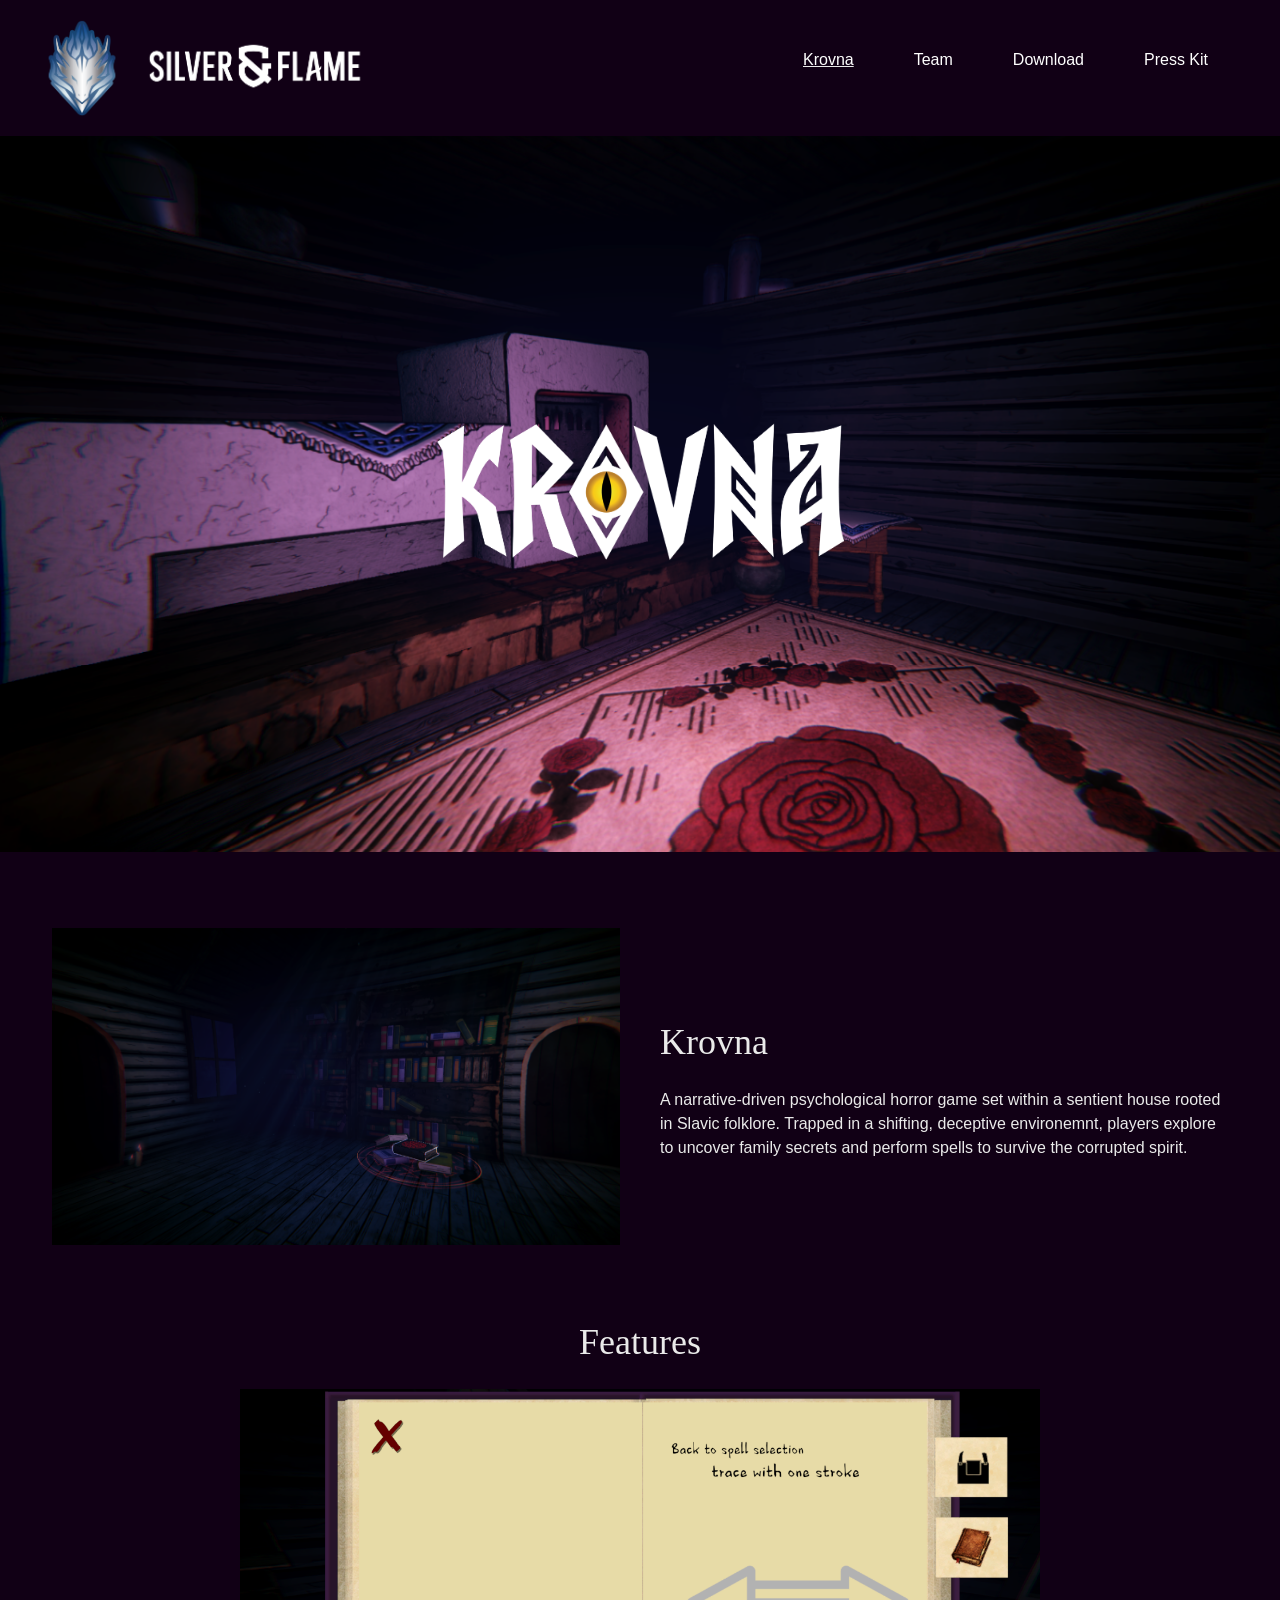
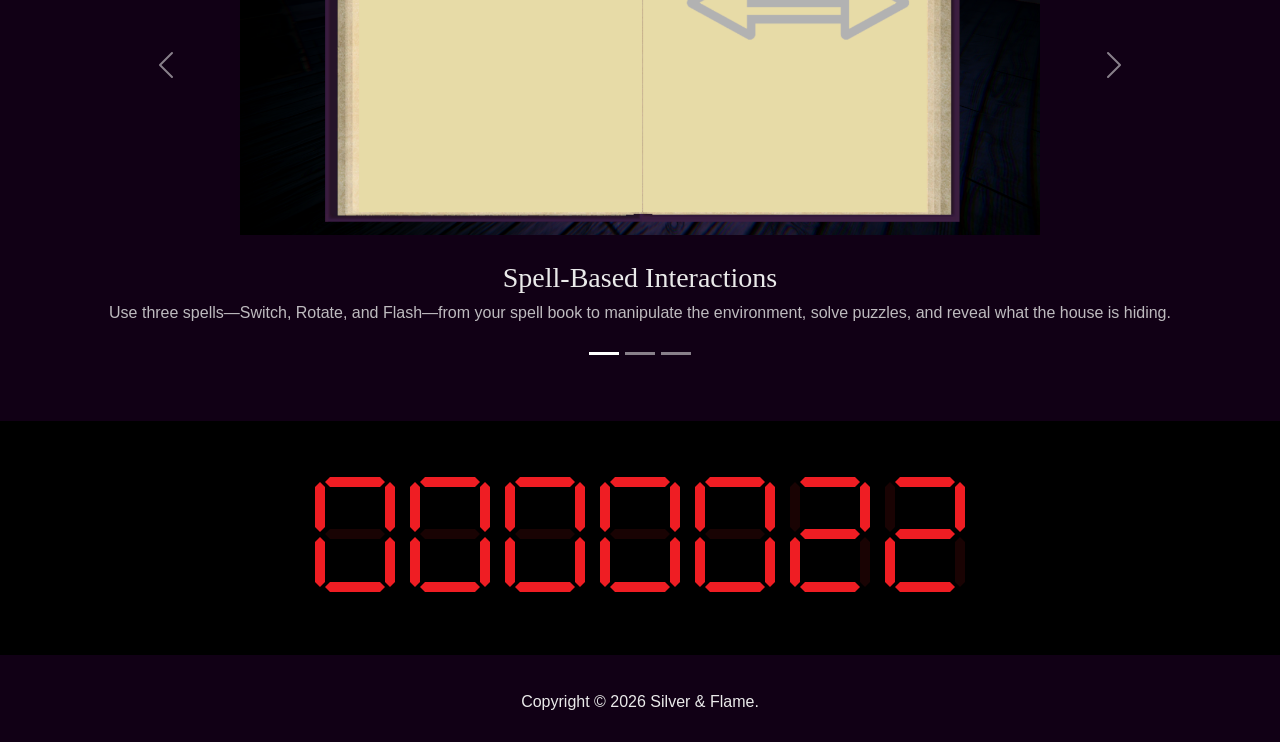
==== index.html @ b971a6f9 "update nav the nav bar now underlines what page users are on" ====
<!DOCTYPE html>
<html lang="en">
<head>
    <meta charset="UTF-8">
    <meta http-equiv="X-UA-Compatible" content="IE=edge">
    <meta name="viewport" content="width=device-width, initial-scale=1.0">
    <link href="https://cdn.jsdelivr.net/npm/bootstrap@5.1.3/dist/css/bootstrap.min.css" rel="stylesheet">
    <link rel="stylesheet" href="css/normalize.css">
    <link rel="stylesheet" href="css/styles.css">
    <title>Krovna</title>
    <link rel="icon" type="image/x-icon" href="SilverFlameLogoDragon.png">
</head>
<body>
  
    <div class="navbar">
        <div class="logos"> 
            <img class="teamlogo" src="SilverFlameLogoDragon.png" alt="Silver & Flame Icon Logo">
            <img class="teamtextlogo" src="imgs/SilverFlameLogotext.png" alt="Silver & Flame Text Logo">
        </div>
        <div class="nav">
            <p class="underline"><a href="index.html">Krovna</a></p>
            <p><a href="team.html">Team</a></p>
            <p><a href="download.html">Download</a></p>
            <p><a href="presskit/index.html" target="_blank">Press Kit</a></p>
        </div>
    </div>

    <div class="heroimg">
        <img src="Firstroom.png" alt="Hero Image">
        <img class="krovnalogo" src="imgs/Krovna_White.png" alt="Krovna Logo">
    </div>

    <div class="trailer">
        <img src="Pickupbook.png" alt="Trailer">
        <div class="trailercontent">
            <h1>Krovna</h1>
            <p>A narrative-driven psychological horror game set within a sentient house rooted in Slavic folklore. Trapped in a shifting, deceptive environemnt, players explore to uncover family secrets and perform spells to survive the corrupted spirit.</p>
        </div>
    </div>

      <div class="carousel-section">
    <div class="container">

      <h1>Features</h1>

      <div id="carouselExampleIndicators" class="carousel slide" data-bs-ride="carousel">
        
       
        <div class="carousel-indicators">
          <button type="button" data-bs-target="#carouselExampleIndicators" data-bs-slide-to="0" class="active"></button>
          <button type="button" data-bs-target="#carouselExampleIndicators" data-bs-slide-to="1"></button>
          <button type="button" data-bs-target="#carouselExampleIndicators" data-bs-slide-to="2"></button>
        </div>

        <div class="carousel-inner">

          <div class="carousel-item active">
            <img src="Spell.png" class="d-block w-100" alt="Slide 1">
            <div class="carousel-text">
              <h2>Spell-Based Interactions</h2>
              <p>Use three spells—Switch, Rotate, and Flash—from your spell book to manipulate the environment, solve puzzles, and reveal what the house is hiding.</p>
            </div>
          </div>

          <div class="carousel-item">
            <img src="Switchingdoors.png" class="d-block w-100" alt="Slide 2">
            <div class="carousel-text">
              <h2>Escalating Environmental Puzzles</h2>
              <p>Challenges build over time, starting with learning each spell and eventually combining them under pressure, with puzzles built directly into the space through mismatched doors, rotating rooms, and hidden or fake objects.</p>
            </div>
          </div>

          <div class="carousel-item">
            <img src="Slavic.png" class="d-block w-100" alt="Slide 3">
            <div class="carousel-text">
              <h2>Folk Horror Atmosphere</h2>
              <p>Inspired by Slavic domestic imagery, the world is filled with details like samovars, icons, dried herbs, armchairs, and feather pens to create a grounded but unsettling tone.</p>
            </div>
          </div>

        </div>

        <button class="carousel-control-prev" type="button" data-bs-target="#carouselExampleIndicators" data-bs-slide="prev">
          <span class="carousel-control-prev-icon"></span>
        </button>

        <button class="carousel-control-next" type="button" data-bs-target="#carouselExampleIndicators" data-bs-slide="next">
          <span class="carousel-control-next-icon"></span>
        </button>

      </div>

    </div>
  </div>
    
    <div class="wrapper">
      <div class="inner counter" data-start="0" data-end="9999999" data-speed="1000">

        <div class="number">
          <span class="number__line number__line--horizontal number__line--top"></span>
          <span class="number__line number__line--vertical number__line--top-right"></span>
          <span class="number__line number__line--vertical number__line--bottom-right"></span>
          <span class="number__line number__line--horizontal number__line--bottom"></span>
          <span class="number__line number__line--vertical number__line--bottom-left"></span>
          <span class="number__line number__line--vertical number__line--top-left"></span>
          <span class="number__line number__line--horizontal number__line--center"></span>
        </div>

        <div class="number">
          <span class="number__line number__line--horizontal number__line--top"></span>
          <span class="number__line number__line--vertical number__line--top-right"></span>
          <span class="number__line number__line--vertical number__line--bottom-right"></span>
          <span class="number__line number__line--horizontal number__line--bottom"></span>
          <span class="number__line number__line--vertical number__line--bottom-left"></span>
          <span class="number__line number__line--vertical number__line--top-left"></span>
          <span class="number__line number__line--horizontal number__line--center"></span>
        </div>

        <div class="number">
          <span class="number__line number__line--horizontal number__line--top"></span>
          <span class="number__line number__line--vertical number__line--top-right"></span>
          <span class="number__line number__line--vertical number__line--bottom-right"></span>
          <span class="number__line number__line--horizontal number__line--bottom"></span>
          <span class="number__line number__line--vertical number__line--bottom-left"></span>
          <span class="number__line number__line--vertical number__line--top-left"></span>
          <span class="number__line number__line--horizontal number__line--center"></span>
        </div>

        <div class="number">
          <span class="number__line number__line--horizontal number__line--top"></span>
          <span class="number__line number__line--vertical number__line--top-right"></span>
          <span class="number__line number__line--vertical number__line--bottom-right"></span>
          <span class="number__line number__line--horizontal number__line--bottom"></span>
          <span class="number__line number__line--vertical number__line--bottom-left"></span>
          <span class="number__line number__line--vertical number__line--top-left"></span>
          <span class="number__line number__line--horizontal number__line--center"></span>
        </div>

        <div class="number">
          <span class="number__line number__line--horizontal number__line--top"></span>
          <span class="number__line number__line--vertical number__line--top-right"></span>
          <span class="number__line number__line--vertical number__line--bottom-right"></span>
          <span class="number__line number__line--horizontal number__line--bottom"></span>
          <span class="number__line number__line--vertical number__line--bottom-left"></span>
          <span class="number__line number__line--vertical number__line--top-left"></span>
          <span class="number__line number__line--horizontal number__line--center"></span>
        </div>

        <div class="number">
          <span class="number__line number__line--horizontal number__line--top"></span>
          <span class="number__line number__line--vertical number__line--top-right"></span>
          <span class="number__line number__line--vertical number__line--bottom-right"></span>
          <span class="number__line number__line--horizontal number__line--bottom"></span>
          <span class="number__line number__line--vertical number__line--bottom-left"></span>
          <span class="number__line number__line--vertical number__line--top-left"></span>
          <span class="number__line number__line--horizontal number__line--center"></span>
        </div>

        <div class="number">
          <span class="number__line number__line--horizontal number__line--top"></span>
          <span class="number__line number__line--vertical number__line--top-right"></span>
          <span class="number__line number__line--vertical number__line--bottom-right"></span>
          <span class="number__line number__line--horizontal number__line--bottom"></span>
          <span class="number__line number__line--vertical number__line--bottom-left"></span>
          <span class="number__line number__line--vertical number__line--top-left"></span>
          <span class="number__line number__line--horizontal number__line--center"></span>
        </div>

      </div>
    </div>

    <footer>
        <p>Copyright © 2026 Silver & Flame.</p>
    </footer>

    <script src="https://cdn.jsdelivr.net/npm/bootstrap@5.1.3/dist/js/bootstrap.bundle.min.js"></script>
    <script src="https://code.jquery.com/jquery-3.7.1.min.js"></script>
    <script src="scripts/timer.js"></script>    
</body>
</html>
---- css/styles.css ----
:root {
    /* Silver&Flame Colors */
    --silver: #dcdcde;
    --grey: #a3a5a8;
    --lightblue: #b3cbe0;
    --blue: #5e84b1;
    --darkblue: #153960;

    /* Krovna Colors */
    
    /* Website Colors */
    --black: #000000;
    --white: #ffffff;
    --offwhite: #EAEAEA;
    --darkpurple: #110015;
    --orange: #FF8B04;
    --darkgold: #B1863C;
}

* {
    box-sizing: border-box;
}

body {
    background-color: var(--darkpurple);
}

.logo-group {
    display: flex;
    align-items: center;
    gap: 16px; /* controls space between logos */
}

.nav {
    display: flex;
    gap: 60px;
    font-size: 20px;
}

.navbar {
    color: var(--offwhite);
    margin-top: 0%;
    display: flex;
    justify-content: space-between;
    align-items: center;
    padding-left: 32px;
    padding-right: 32px;
}

.navbar .teamlogo {
    padding-top: 10px;
    padding-bottom: 10px;
    height: 120px;
    width: auto;
}

.navbar .teamtextlogo {
    padding-top: 10px;
    padding-bottom: 10px;
    height: 80px;
    width: auto;
}

.nav {
    color: var(--black);
    display: flex;
    gap: 60px;
    padding-right: 40px;
    font-size: 20px;
}

.underline {
    text-decoration: underline;
}

.nav p a {
    color: var(--white);
    text-decoration: none;
}

.nav p a:visited, .nav p a:hover {
    color: var(--darkgold);
    text-decoration: underline;
}

h1 {
    font-size: 36px;
    color: var(--offwhite);
    font-family: Cambria, Cochin, Georgia, Times, 'Times New Roman', serif;
}

h2 {
    font-size: 28px;
    color: var(--offwhite);
    font-family: Cambria, Cochin, Georgia, Times, 'Times New Roman', serif;
}

h3 {
    font-size: 20px;
    color: var(--offwhite);
    font-family: Cambria, Cochin, Georgia, Times, 'Times New Roman', serif;
}

p {
    font-size: 16px;
    color: var(--offwhite);
    font-family: Arial, Helvetica, sans-serif;
}

a.Team-btn, a.download-btn, #person-links a {
    background-color: var(--darkgold);
    color: var(--black);
    border: none;
    padding: 10px 20px;
    font-size: 16px;
    cursor: pointer;
    text-decoration: none;
}

a.Team-btn:hover, a.download-btn:hover, #person-links a:hover {
    background-color: #D4AF37;
    color: var(--black);
}

footer {
    margin-bottom: 28px;
    text-align: center;
    margin-top: 35px;
}

    /* Index Page CSS */

.heroimg {
    position: relative;
    margin-bottom: 56px;
    margin-left: 0%;
    margin-right: 0%;
}

.heroimg img {
    display: block;
    width: 100%;
    height: auto;
    max-height: 80vh;
    object-fit: cover;
}

.heroimg .krovnalogo {
    position: absolute;
    top: 50%;
    left: 50%;
    transform: translate(-50%, -50%);
    width: 35%;
    height: auto;
}

.trailer {
    display: grid;
    grid-template-columns: repeat(2, 1fr);
    gap: 0px;
    margin-left: 32px;
    margin-right: 32px;
    align-items: center;
    margin-bottom: 56px;
}

.trailer img {
    padding: 20px;
    text-align: center;
    width: 100%;
    height: auto;
    max-width: 700px;
    object-fit: cover;
}

.trailercontent {
    padding: 20px;
    border-radius: 8px;
    color: var(--white);
    text-align: left;
    display: flex;
    flex-direction: column;
    justify-content: center;
    align-items: flex-start;
    justify-self: center;
    align-self: center;
}

.carousel-section {
    margin-bottom: 56px;
    text-align: center;
}

.carousel-section h1 {
    text-align: center;
    margin-bottom: 25px;
}

.carousel-inner img {
    max-width: 800px;
    margin: 0 auto;   
}

.carousel-text {
    text-align: center;
    color: var(--offwhite);
    padding: 16px 0;
    margin-top: 10px;
}

.carousel-text h2 {
    margin: 0;
}

.carousel-text p {
    margin: 6px 0 0;
    opacity: 0.8;
}

.carousel-indicators {
    bottom: -40px;
}

.wrapper {
    background-color: var(--black);
    margin-top: 80px;
    margin-bottom: 20px;
    padding-top: 56px;
    padding-bottom: 56px;
    display: flex;
    justify-content: center;
    align-items: center;
}

.number {
    display: inline-block;
    margin: 0.3125rem;
    width: 5rem;
    height: 6.5625rem;
    position: relative;
}

.number__line {
    background: #EF1D23;
    display: block;
    position: relative;
    opacity: 0.1;
    transition: opacity 0.2s ease;
    width: 3.125rem;
    height: 0.625rem;
    position: absolute;
}

.number__line.on {
    opacity: 1;
}

.number__line:before, .number__line:after {
    content: "";
    display: block;
    width: 0;
    height: 0;
    position: absolute;
    border-style: solid;
}

.number__line--horizontal {
    height: 0.625rem;
    width: 3.125rem;
    left: 50%;
    transform: translateX(-50%);
}

.number__line--horizontal:before {
    border-width: 0.3125rem 0.3125rem 0.3125rem 0;
    border-color: transparent #EF1D23 transparent transparent;
    right: 100%;
}

.number__line--horizontal:after {
    border-width: 0.3125rem 0 0.3125rem 0.3125rem;
    border-color: transparent transparent transparent #EF1D23;
    left: 100%;
}

.number__line--vertical {
    height: 2.5rem;
    width: 0.625rem;
}

.number__line--vertical:before {
    border-width: 0 0.3125rem 0.3125rem 0.3125rem;
    border-color: transparent transparent #EF1D23 transparent;
    bottom: 100%;
}

.number__line--vertical:after {
    border-width: 0.3125rem 0.3125rem 0 0.3125rem;
    border-color: #EF1D23 transparent transparent transparent;
    top: 100%;
}

.number__line--top {
    transform: translateY(-50%) translateX(-50%);
    top: 0;
}

.number__line--center {
    top: 50%;
    transform: translateX(-50%) translateY(-50%);
}

.number__line--bottom {
    transform: translateY(50%) translateX(-50%);
    bottom: 0;
}

.number__line--top-left {
    top: 0.3125rem;
    left: 0;
}

.number__line--top-right {
    top: 0.3125rem;
    right: 0;
}

.number__line--bottom-left {
    bottom: 0.3125rem;
    left: 0;
}

.number__line--bottom-right {
    bottom: 0.3125rem;
    right: 0;
}

    /* Team Page CSS */

.teamcontent {
    text-align: center;
    margin-top: 56px;
}

.teammembers {
    display: grid;
    grid-template-columns: repeat(4, 1fr);
    gap: 60px;
    margin-left: 52px;
    margin-top: 56px;
    margin-right: 52px;
    align-items: center;
}

.teammembers img {
    text-align: center;
    width: 100%;
    aspect-ratio: 4 / 5;
    max-width: 300px;
    object-fit: cover;
}

.membercard {
    position: relative;
    text-align: center;
    padding: 20px;
    background-color: var(--black);
    border-radius: 16px;
    transition: transform 0.3s ease, box-shadow 0.3s ease;
    border: 2px solid var(--darkgold);
}

.membercard:hover {
    transform: translateY(-8px) scale(1.02);
    box-shadow: 0 0 30px rgba(212, 175, 55, 0.4);
    cursor: pointer;
}

.membercard h2 {
    margin-top: 10px;
    margin-bottom: 5px;
}

.membercard h3 {
    margin-top: 5px;
    margin-bottom: 15px;
}

.membercard-actions {
    display: flex;
    justify-content: center;
    gap: 16px;
}

.person-profile {
  display: grid;
  grid-template-columns: 1fr 1fr;
  align-items: center;
  min-height: 100vh;
  padding: 80px;
  gap: 80px;
}

.person-right {
  display: flex;
  flex-direction: column;
  justify-content: center;
}

#person-photo {
    text-align: center;
    width: 100%;
    aspect-ratio: 4 / 5;
    max-width: 500px;
    object-fit: cover;
}

#person-name {
  font-size: 48px;
  margin-bottom: 24px;
  color: var(--offwhite);
}

#person-title {
  margin-bottom: 28px;
}

#person-bio {
  font-size: 20px;
  line-height: 1.6;
  max-width: 720px;
  margin-bottom: 32px;
  color: var(--offwhite);
}

#person-links {
  display: flex;
  gap: 16px;
  flex-wrap: wrap;
}

    /* Download Page CSS */

.download {
    position: relative;
    text-align: center;
    overflow: hidden;
}

.downloadheroimg {
    display: block;
    width: 100%;
    height: auto;
    max-height: 90vh;
    object-fit: cover;
}

.downloadherooverlay {
    position: absolute;
    top: 50%;
    left: 50%;
    transform: translate(-50%, -50%);
}

.downloadherooverlay h3 {
    max-width: 800px;
    color: var(--offwhite);
    line-height: 1.5;
}

.downloadheroactions {
    display: flex;
    gap: 16px;
    flex-wrap: wrap;
    justify-content: center;
    margin-top: 40px;
}

.download button, .download a {
    min-width: 180px;
    text-decoration: none;
}

/* Laptop */
@media (max-width: 1200px) {
.person-profile {
    padding: 60px;
    gap: 60px;
}

#person-name {
    font-size: 40px;
}

#person-bio {
    font-size: 18px;
}

.teammembers {
    grid-template-columns: repeat(3, 1fr);
    gap: 40px;
    margin-left: 40px;
    margin-right: 40px;}
}

/* Tablet */
@media (max-width: 1024px) {
.navbar {
    padding-left: 24px;
    padding-right: 24px;
}

.logo-group {
    display: flex;
    align-items: center;
    justify-content: center;
    flex-direction: row;
    gap: 16px;
}

.teamlogo {
    height: 100px;
}

.teamtextlogo {
    height: 65px;
}

.nav {
    gap: 40px;
    font-size: 18px;
    padding-right: 0;
}
}

/* Tablet */
@media (max-width: 900px) {

h1 {
    font-size: 32px;
}

h2 {
    font-size: 24px;
}

h3 {
    font-size: 18px;
}

p {
    font-size: 15px;
}

.person-profile {
    grid-template-columns: 1fr;
    justify-items: center;
    text-align: center;
    padding: 50px 40px;
    gap: 40px;
}

.person-right {
    align-items: center;
}

#person-photo {
    max-width: 400px;
    margin: 0 auto;
}

#person-name {
    font-size: 36px;
}

#person-bio {
    font-size: 17px;
    max-width: 600px;
}

#person-links {
    justify-content: center;
}

.wrapper {
    padding-top: 40px;
    padding-bottom: 40px;
}

.number {
    width: 4rem;
    height: 5.5rem;
}

.number__line--horizontal {
    width: 2.5rem;
    height: 0.5rem;
}

.number__line--vertical {
    height: 2rem;
    width: 0.5rem;
}

.trailer {
    grid-template-columns: 1fr;
    gap: 30px;
    margin-left: 24px;
    margin-right: 24px;
    text-align: center;
}

.trailer img {
    max-width: 500px;
    margin: 0 auto;
}

.trailercontent {
    align-items: center;
    text-align: center;
}

.teammembers {
    grid-template-columns: repeat(2, 1fr);
    gap: 30px;
    margin-left: 30px;
    margin-right: 30px;
}

.teammembers img {
    max-width: 260px;
    margin: 0 auto;
}

.download {
    display: flex;
    justify-content: center;
    align-items: center;
}

.downloadherooverlay {
    position: absolute;
    top: 0;
    left: 0;
    transform: none;

    width: 100%;
    height: 100%;

    display: flex;
    flex-direction: column;
    justify-content: center;
    align-items: center;      
    text-align: center;
    padding: 20px;
}

.downloadherooverlay h3 {
    max-width: 600px;
    font-size: 18px;
}

.downloadheroactions {
    margin-top: 30px;
    gap: 12px;
}

.download button,
.download a {
    min-width: 140px;
    padding: 10px 16px;
    font-size: 15px;
}
}

/* Small tablet */
@media (max-width: 768px) {
.navbar {
    flex-direction: column;
    align-items: center;
    justify-content: center;
    gap: 12px;
    padding: 10px 20px;
}

.logo-group {
    display: flex;
    flex-direction: row;
    align-items: center;
    justify-content: center;
    gap: 12px;
    width: 100%;
}

.teamlogo {
    height: 85px;
}

.teamtextlogo {
    height: 55px;
}

.nav {
    display: flex;
    justify-content: center;
    gap: 30px;
    font-size: 17px;
    padding-right: 0;
}
}

/* Mobile */
@media (max-width: 600px) {

h1 {
    font-size: 26px;
}

h2 {
    font-size: 22px;
}

h3 {
    font-size: 17px;
}

p {
    font-size: 14px;
}

.person-profile {
    padding: 40px 20px;
    gap: 30px;
}

#person-photo {
    max-width: 300px;
}

#person-name {
    font-size: 28px;
}

#person-title {
    font-size: 16px;
}

#person-bio {
    font-size: 15px;
    line-height: 1.5;
}

#person-links {
    gap: 12px;
}
    
.wrapper {
    flex-wrap: wrap;
    padding-top: 30px;
    padding-bottom: 30px;
}

.number {
    width: 3rem;
    height: 4.5rem;
    margin: 0.2rem;
}

.number__line--horizontal {
    width: 2rem;
    height: 0.4rem;
}

.number__line--vertical {
    height: 1.6rem;
    width: 0.4rem;
}

.trailer {
    margin-left: 16px;
    margin-right: 16px;
    gap: 24px;
}

.trailer img {
    max-width: 100%;
    padding: 10px;
}

.trailercontent {
    padding: 10px;
}

.teammembers {
    grid-template-columns: 1fr;
    gap: 24px;
    margin-left: 20px;
    margin-right: 20px;
}

.membercard {
    padding: 16px;
}

.teammembers img {
    max-width: 240px;
}

.downloadheroimg {
    max-height: none;
    height: auto;
    object-fit: contain;
}

.downloadherooverlay {
    width: 95%;
}

.downloadherooverlay h3 {
    font-size: 16px;
}

.downloadheroactions {
    flex-direction: column;
    align-items: center;
    gap: 10px;
    margin-top: 24px;
}

.download button,
.download a {
    width: auto;
    min-width: 120px;
    max-width: 190px;
    padding: 9px 14px;
    font-size: 14px;
}
}

/* Small phones */
@media (max-width: 480px) {
.navbar {
    padding: 10px 16px;
    align-items: center;
}

.logo-group {
    display: flex;
    flex-direction: row;
    align-items: center;
    justify-content: center;
    gap: 8px;
    width: 100%;
}

.teamlogo {
    height: 65px;
}

.teamtextlogo {
    height: 42px;
    display: none;
}

.nav {
    flex-wrap: wrap;
    justify-content: center;
    gap: 18px;
    font-size: 15px;
}
}

/* 460px fix */
@media (max-width: 460px) {
.download {
    overflow: visible;
}

.downloadheroimg {
    max-height: none;
    height: auto;
    object-fit: contain;
}

.downloadherooverlay {
    width: 95%;
}

.downloadherooverlay h3 {
    font-size: 15px;
    line-height: 1.35;
}

.downloadheroactions {
    margin-top: 20px;
    gap: 8px;
}

.download button,
.download a {
    min-width: 115px;
    max-width: 160px;
    padding: 8px 12px;
    font-size: 12px;
}

.download {
    overflow: visible;
}

.downloadheroimg {
    width: 100%;
    height: 75vh;         
    max-height: none;
    object-fit: cover;     
    object-position: center top; 
}
}

/* Small phones */
@media (max-width: 400px) {

h1 {
    font-size: 22px;
}

h2 {
    font-size: 20px;
}

h3 {
    font-size: 16px;
}

p {
    font-size: 13px;
}

#person-name {
    font-size: 24px;
}

#person-bio {
    font-size: 14px;
}

.number {
    width: 2.5rem;
    height: 4rem;
}

.number__line--horizontal {
    width: 1.6rem;
}

.number__line--vertical {
    height: 1.4rem;
}

.trailer {
    gap: 16px;
}

.trailercontent {
    padding: 5px;
}

.downloadherooverlay h3 {
    font-size: 14px;
}

.downloadheroactions {
    gap: 8px;
}

.download button,
.download a {
    min-width: 105px;
    max-width: 150px;
    padding: 8px 12px;
    font-size: 12px;
}

.teammembers {
    margin-left: 12px;
    margin-right: 12px;
    gap: 20px;
}

.membercard {
    padding: 12px;
}

.membercard-actions {
    flex-direction: column;
    gap: 10px;
}

.teammembers img {
    max-width: 200px;
}

.teammembers {
    margin-left: 12px;
    margin-right: 12px;
    gap: 20px;
}

.membercard {
    padding: 12px;
}

.membercard-actions {
    flex-direction: column;
    gap: 10px;
}
}

/* Extra small phones */
@media (max-width: 375px) {
.navbar {
    padding: 8px 10px;
    align-items: center;
}

.logo-group {
    display: flex;
    flex-direction: row;
    align-items: center;
    justify-content: center;
    gap: 6px;
    width: 100%;
}

.teamlogo {
    height: 55px;
}

.teamtextlogo {
    height: 36px;
   }

.nav {
    flex-wrap: wrap;
    justify-content: center;
    gap: 12px;
    font-size: 14px;
}
}

/* Extra small phones */
@media (max-width: 320px) {
.downloadherooverlay {
    width: 100%;
    padding: 8px;
}

.downloadherooverlay h3 {
    font-size: 13px;
    line-height: 1.3;
}

.downloadheroactions {
    gap: 6px;
    margin-top: 16px;
}

.download button,
.download a {
    min-width: 90px;
    max-width: 120px;
    padding: 7px 9px;
    font-size: 11px;
}

.downloadheroimg {
    height: 65vh;
    object-position: center top;
}
}
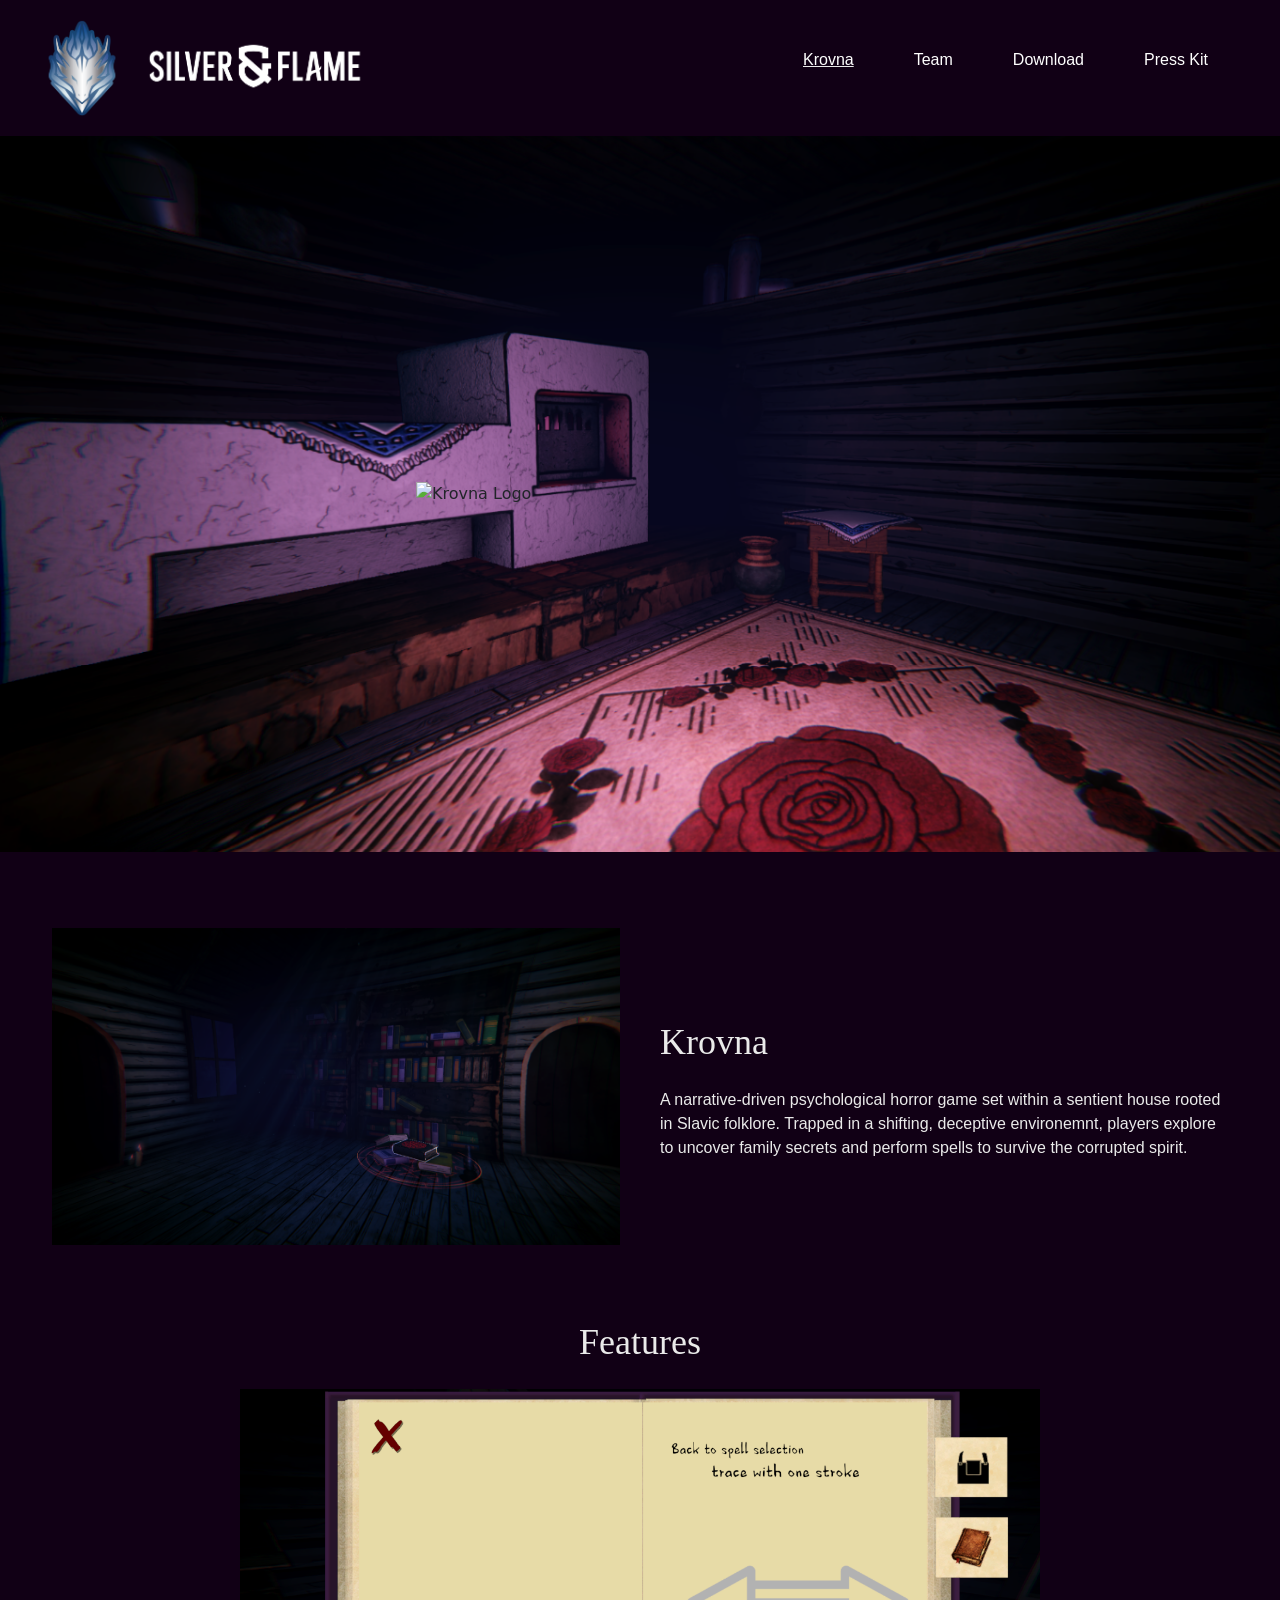
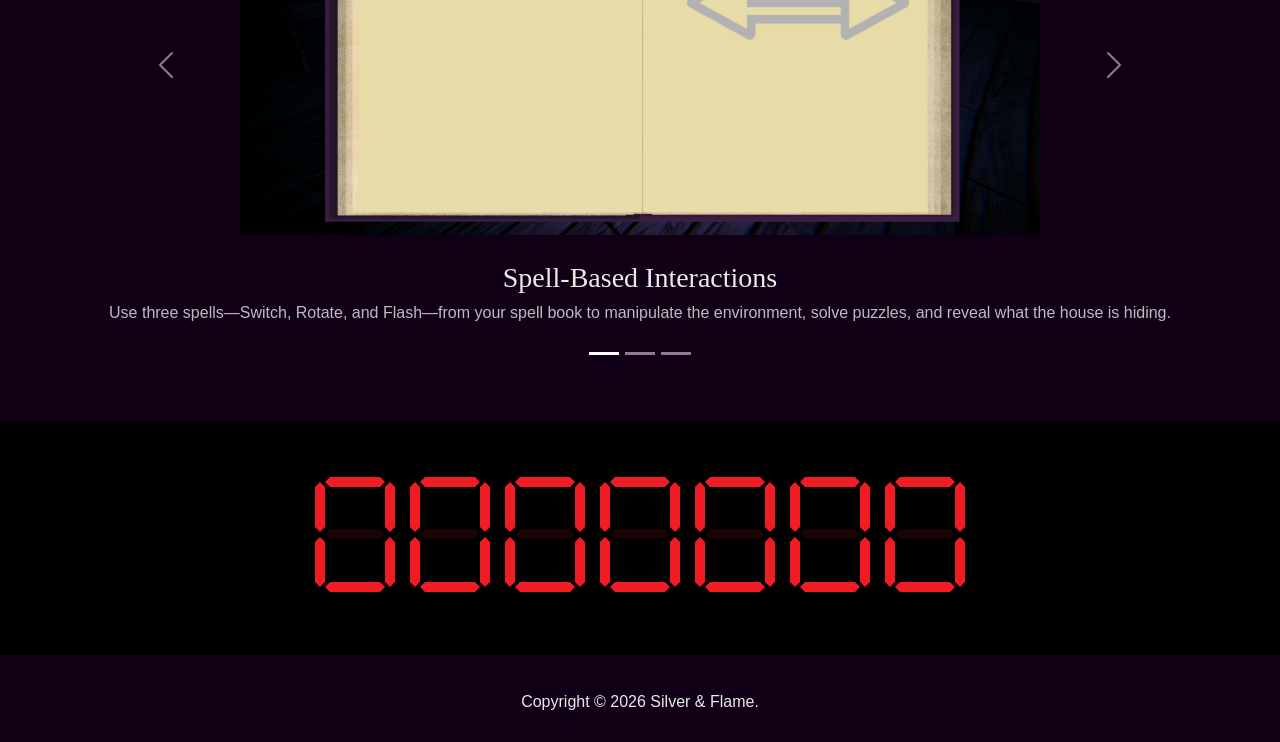
==== commit 43eb28f9: "update krovna logo" ====
--- a/index.html
+++ b/index.html
@@ -27,7 +27,7 @@
 
     <div class="heroimg">
         <img src="Firstroom.png" alt="Hero Image">
-        <img class="krovnalogo" src="imgs/Krovna_White.png" alt="Krovna Logo">
+        <img class="krovnalogo" src="imgs/KrovnaRedesign.png" alt="Krovna Logo">
     </div>
 
     <div class="trailer">
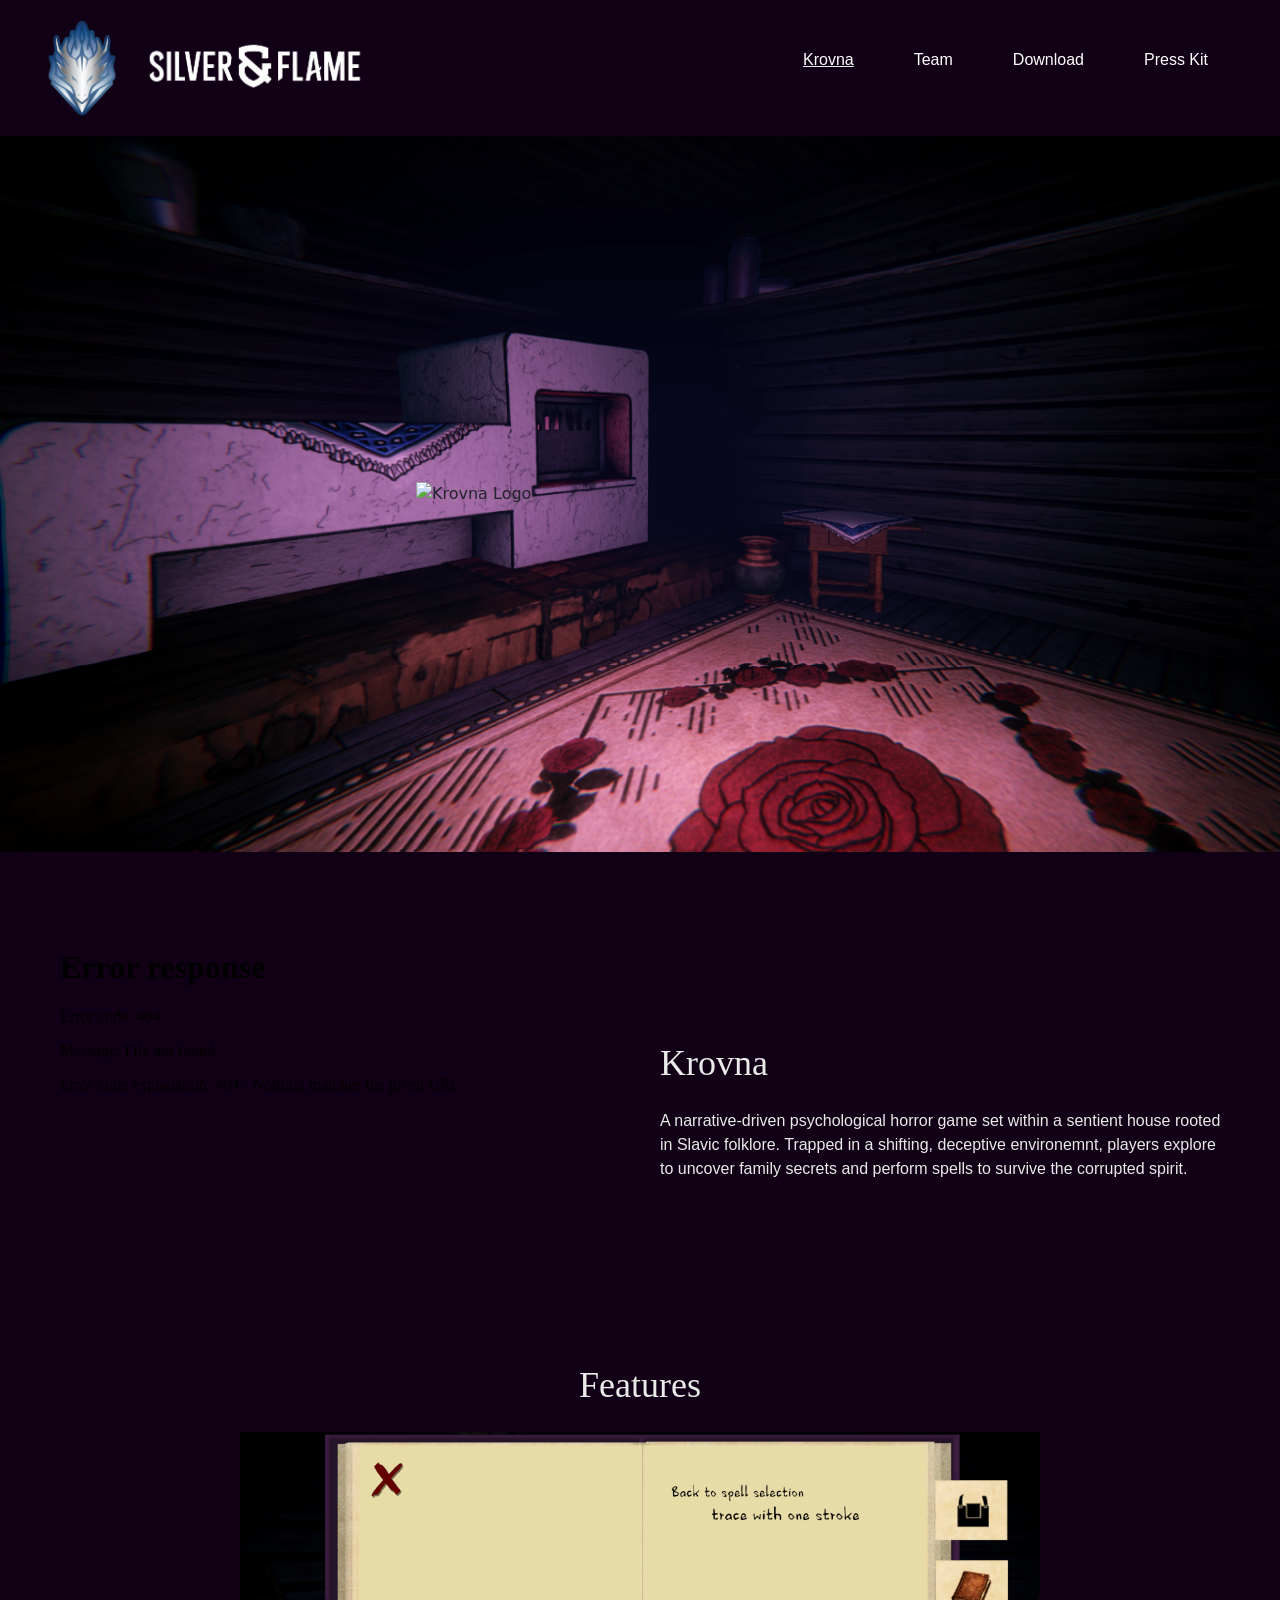
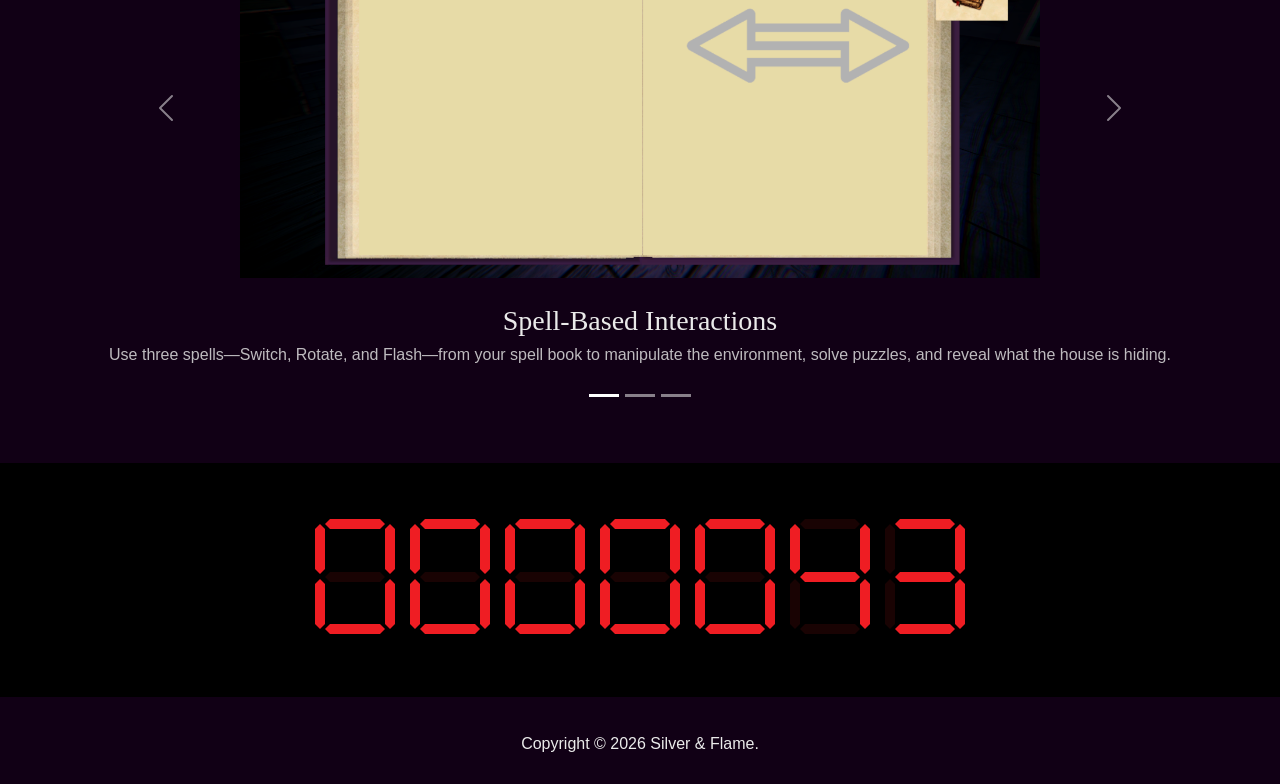
==== commit cefa98ea: "uploaded trailer" ====
--- a/index.html
+++ b/index.html
@@ -27,11 +27,16 @@
 
     <div class="heroimg">
         <img src="Firstroom.png" alt="Hero Image">
-        <img class="krovnalogo" src="imgs/KrovnaRedesign.png" alt="Krovna Logo">
+        <img class="krovnalogo" src="KrovnaRedesign.png" alt="Krovna Logo">
     </div>
 
     <div class="trailer">
-        <img src="Pickupbook.png" alt="Trailer">
+        <iframe
+            src="videos/Trailer.mp4"
+            title="Game Trailer"
+            allow="accelerometer; autoplay; clipboard-write; encrypted-media; gyroscope; picture-in-picture"
+            allowfullscreen>
+        </iframe>
         <div class="trailercontent">
             <h1>Krovna</h1>
             <p>A narrative-driven psychological horror game set within a sentient house rooted in Slavic folklore. Trapped in a shifting, deceptive environemnt, players explore to uncover family secrets and perform spells to survive the corrupted spirit.</p>
--- a/css/styles.css
+++ b/css/styles.css
@@ -164,11 +164,11 @@
     margin-bottom: 56px;
 }
 
-.trailer img {
+.trailer iframe {
     padding: 20px;
     text-align: center;
     width: 100%;
-    height: auto;
+    height: 400px;
     max-width: 700px;
     object-fit: cover;
 }
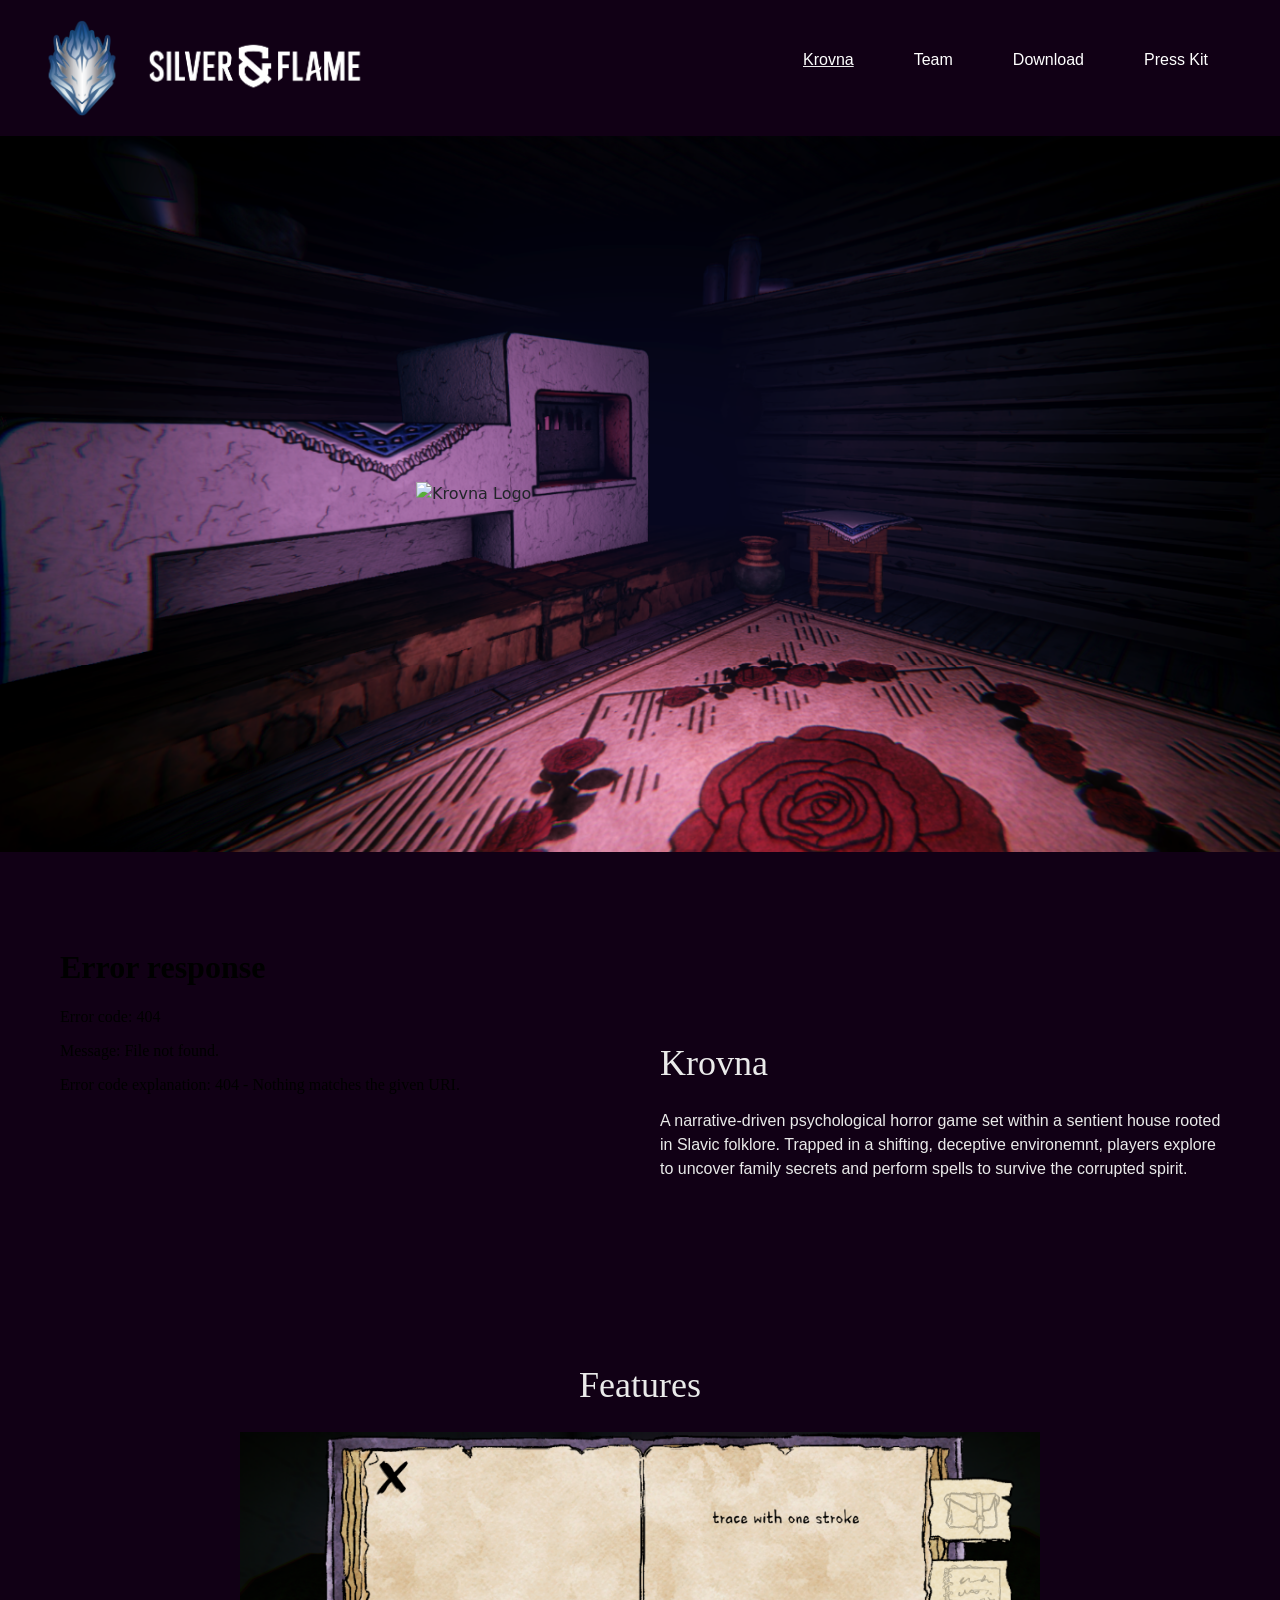
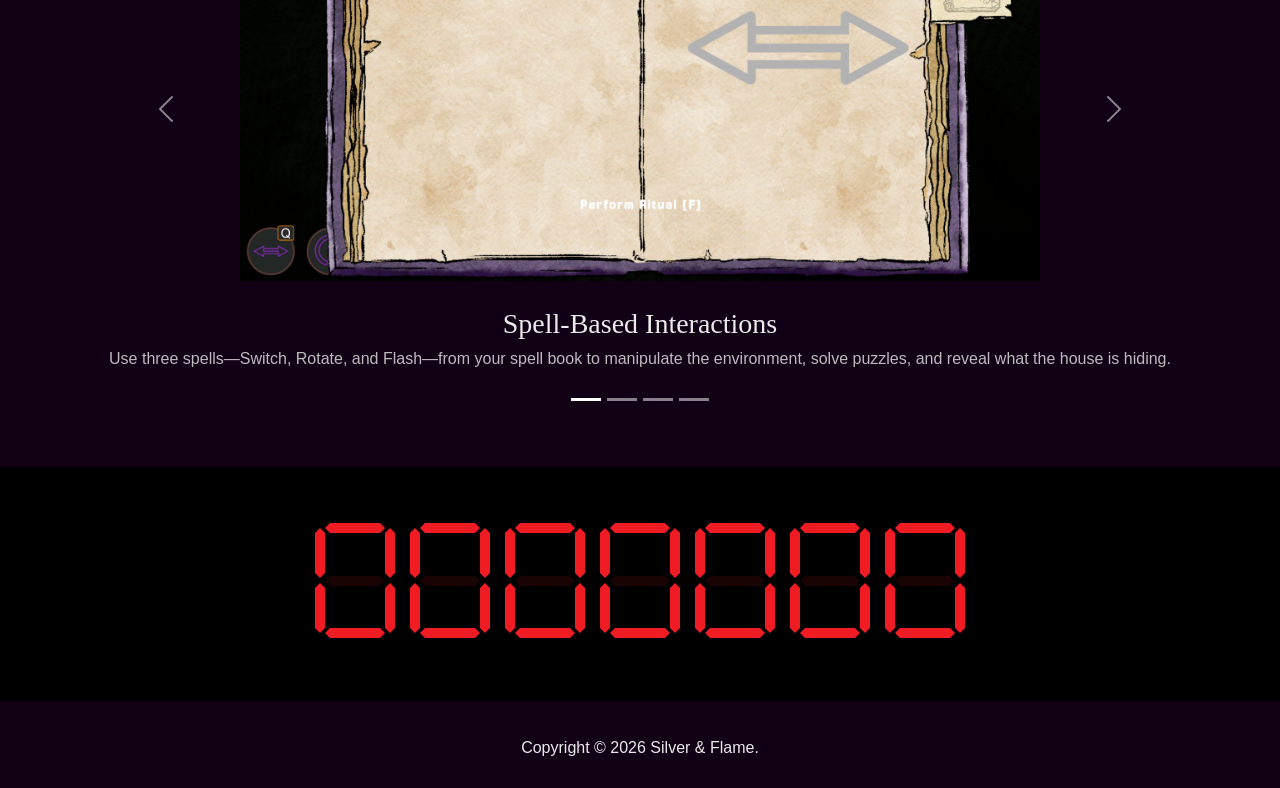
==== commit b33afad3: "add feature" ====
--- a/index.html
+++ b/index.html
@@ -55,6 +55,7 @@
           <button type="button" data-bs-target="#carouselExampleIndicators" data-bs-slide-to="0" class="active"></button>
           <button type="button" data-bs-target="#carouselExampleIndicators" data-bs-slide-to="1"></button>
           <button type="button" data-bs-target="#carouselExampleIndicators" data-bs-slide-to="2"></button>
+          <button type="button" data-bs-target="#carouselExampleIndicators" data-bs-slide-to="3"></button>
         </div>
 
         <div class="carousel-inner">
@@ -77,6 +78,14 @@
 
           <div class="carousel-item">
             <img src="Slavic.png" class="d-block w-100" alt="Slide 3">
+            <div class="carousel-text">
+              <h2>Folk Horror Atmosphere</h2>
+              <p>Inspired by Slavic domestic imagery, the world is filled with details like samovars, icons, dried herbs, armchairs, and feather pens to create a grounded but unsettling tone.</p>
+            </div>
+          </div>
+
+          <div class="carousel-item">
+            <img src="Untitled-1.gif" class="d-block w-100" alt="Slide 4">
             <div class="carousel-text">
               <h2>Folk Horror Atmosphere</h2>
               <p>Inspired by Slavic domestic imagery, the world is filled with details like samovars, icons, dried herbs, armchairs, and feather pens to create a grounded but unsettling tone.</p>
--- a/css/styles.css
+++ b/css/styles.css
@@ -610,8 +610,9 @@
     text-align: center;
 }
 
-.trailer img {
+.trailer iframe {
     max-width: 500px;
+    height: 300px;
     margin: 0 auto;
 }
 
@@ -782,7 +783,7 @@
     gap: 24px;
 }
 
-.trailer img {
+.trailer iframe {
     max-width: 100%;
     padding: 10px;
 }
@@ -1014,6 +1015,10 @@
     flex-direction: column;
     gap: 10px;
 }
+
+.trailer iframe {
+    height: auto;
+}
 }
 
 /* Extra small phones */
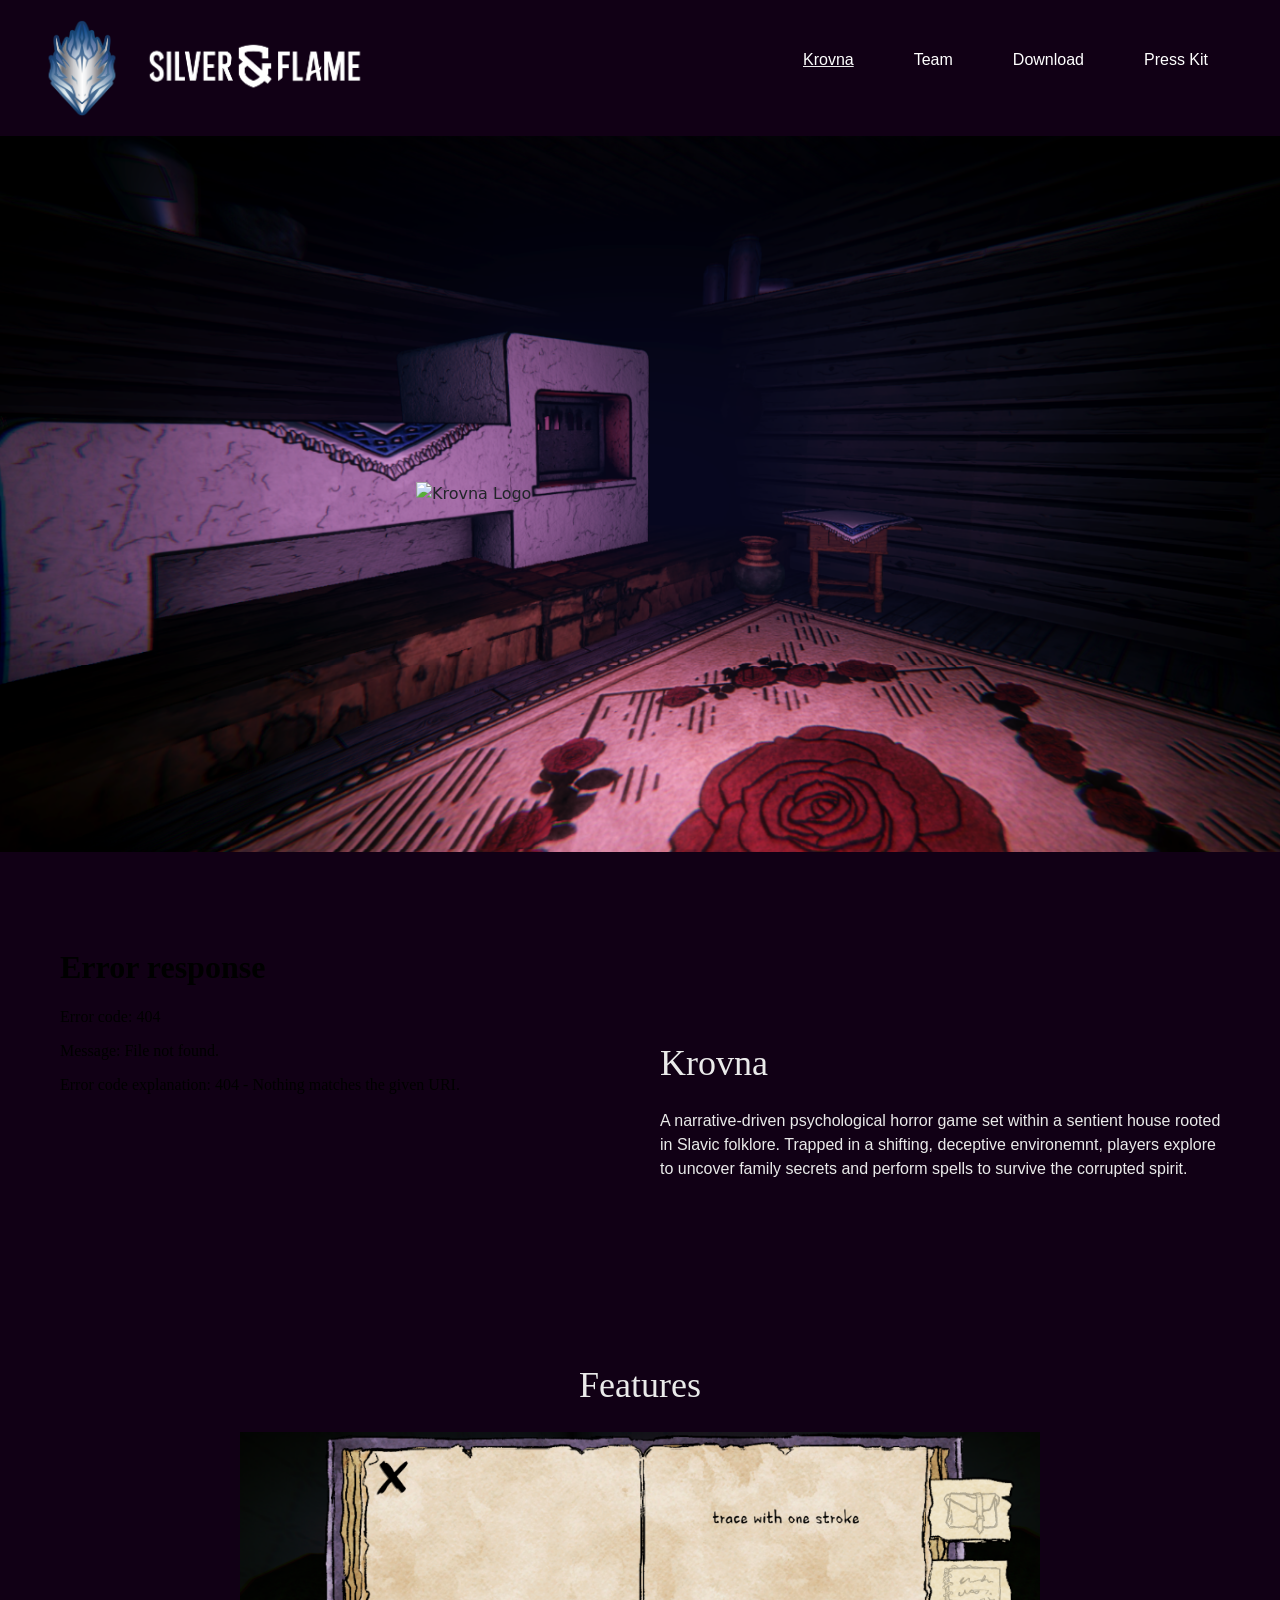
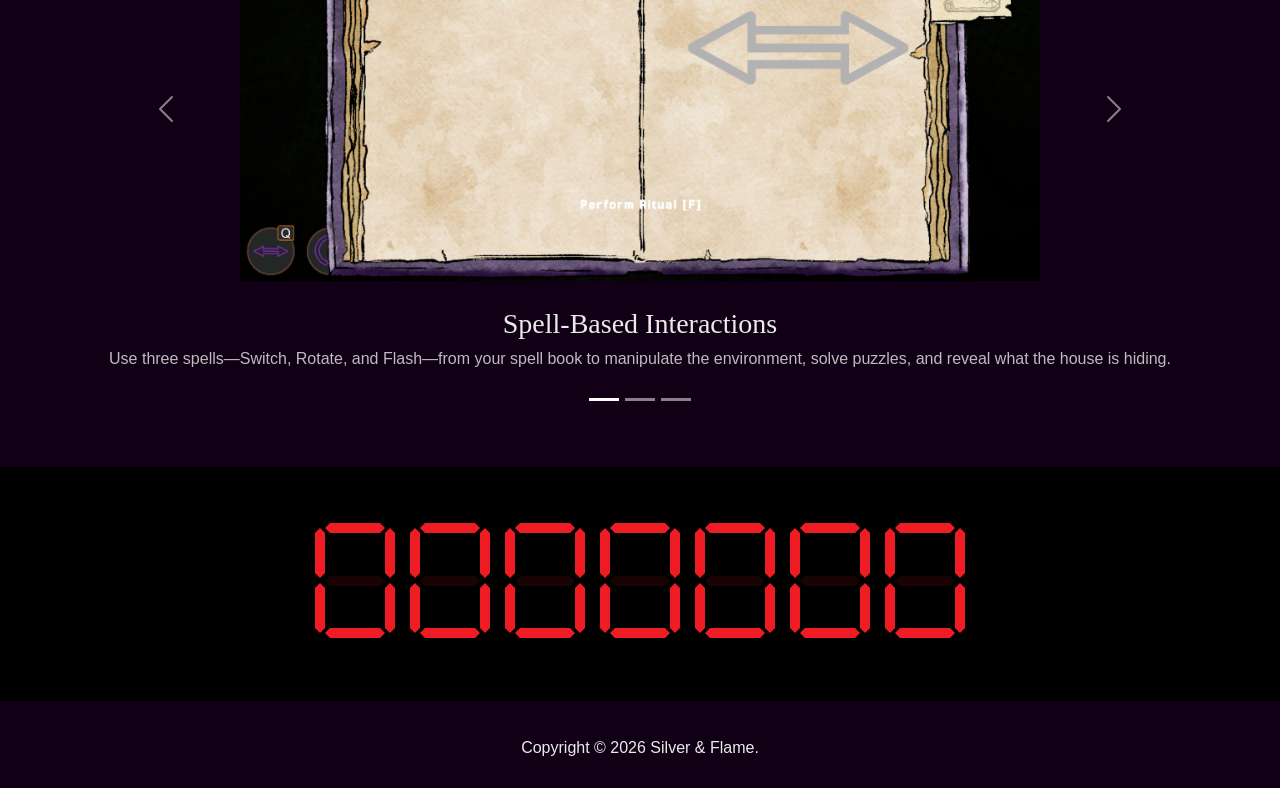
==== commit 04ef7343: "remove extra feature" ====
--- a/index.html
+++ b/index.html
@@ -55,7 +55,6 @@
           <button type="button" data-bs-target="#carouselExampleIndicators" data-bs-slide-to="0" class="active"></button>
           <button type="button" data-bs-target="#carouselExampleIndicators" data-bs-slide-to="1"></button>
           <button type="button" data-bs-target="#carouselExampleIndicators" data-bs-slide-to="2"></button>
-          <button type="button" data-bs-target="#carouselExampleIndicators" data-bs-slide-to="3"></button>
         </div>
 
         <div class="carousel-inner">
@@ -78,14 +77,6 @@
 
           <div class="carousel-item">
             <img src="Slavic.png" class="d-block w-100" alt="Slide 3">
-            <div class="carousel-text">
-              <h2>Folk Horror Atmosphere</h2>
-              <p>Inspired by Slavic domestic imagery, the world is filled with details like samovars, icons, dried herbs, armchairs, and feather pens to create a grounded but unsettling tone.</p>
-            </div>
-          </div>
-
-          <div class="carousel-item">
-            <img src="Untitled-1.gif" class="d-block w-100" alt="Slide 4">
             <div class="carousel-text">
               <h2>Folk Horror Atmosphere</h2>
               <p>Inspired by Slavic domestic imagery, the world is filled with details like samovars, icons, dried herbs, armchairs, and feather pens to create a grounded but unsettling tone.</p>
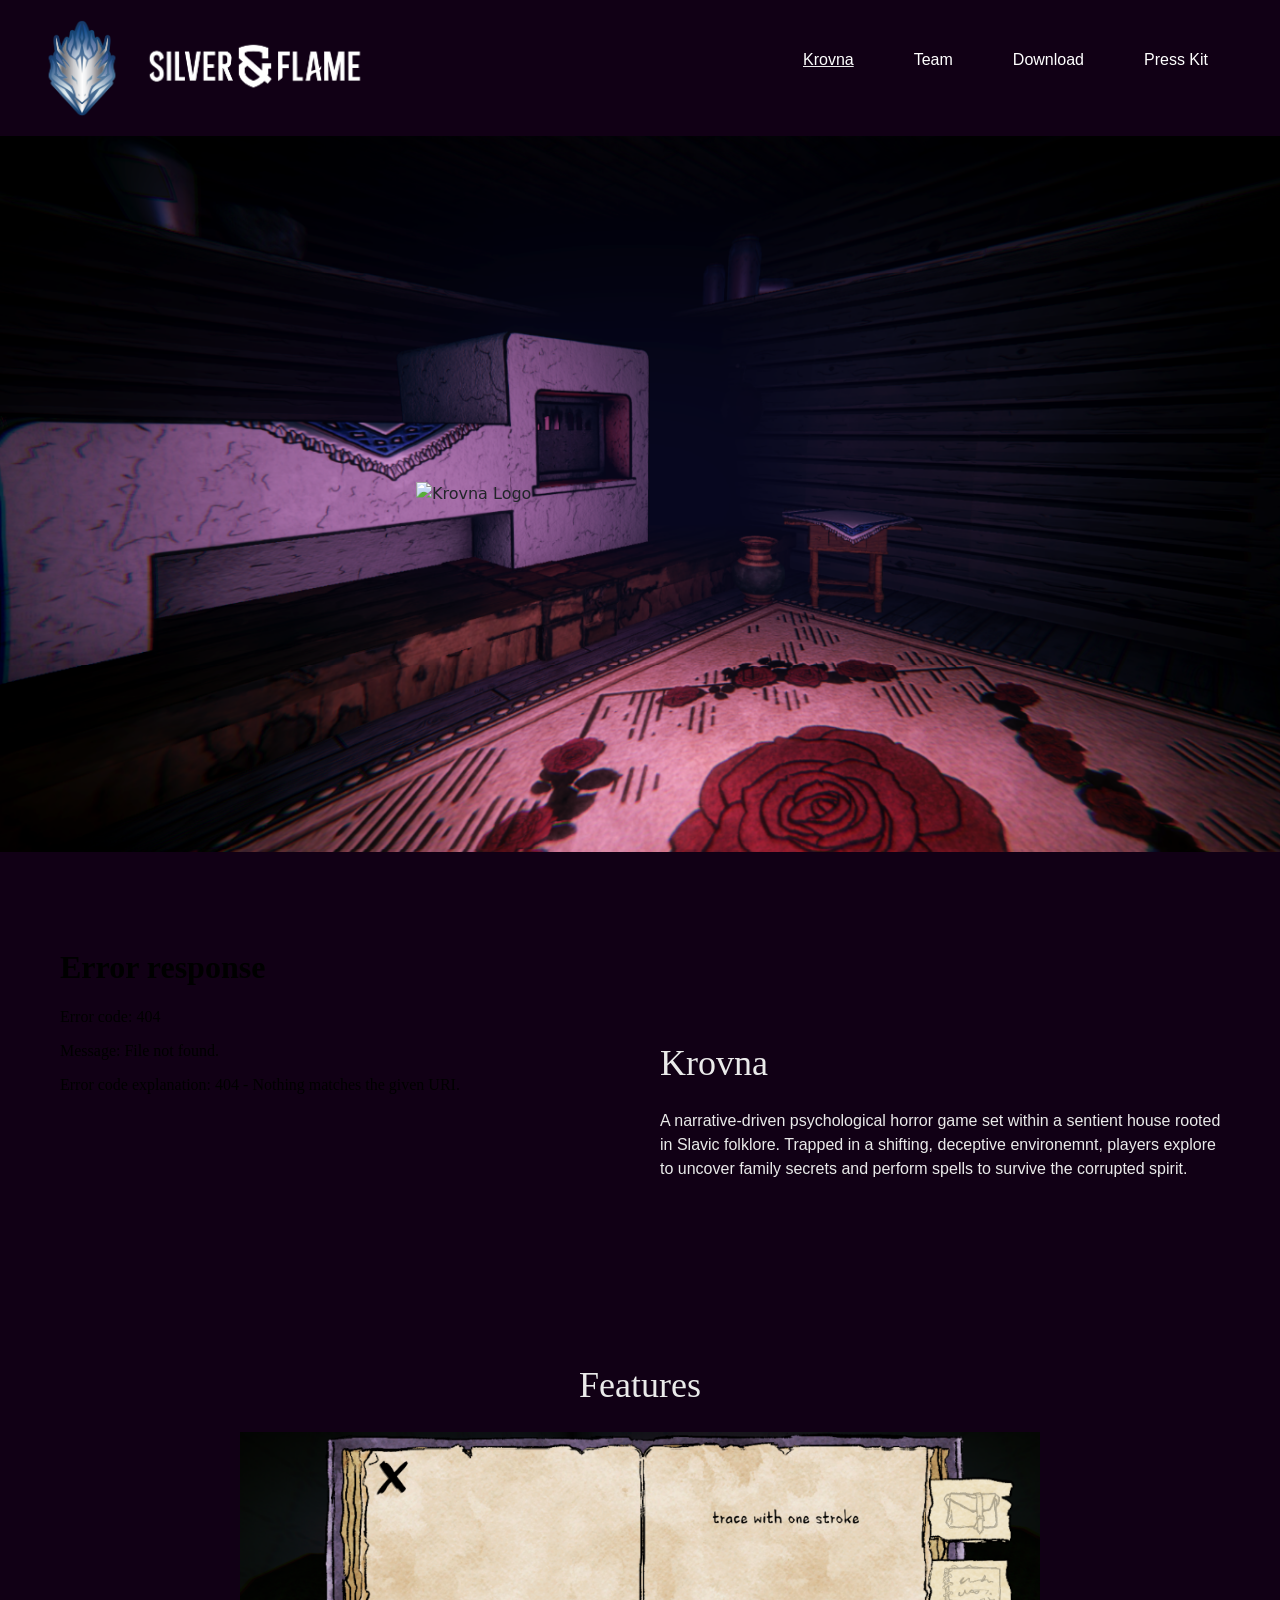
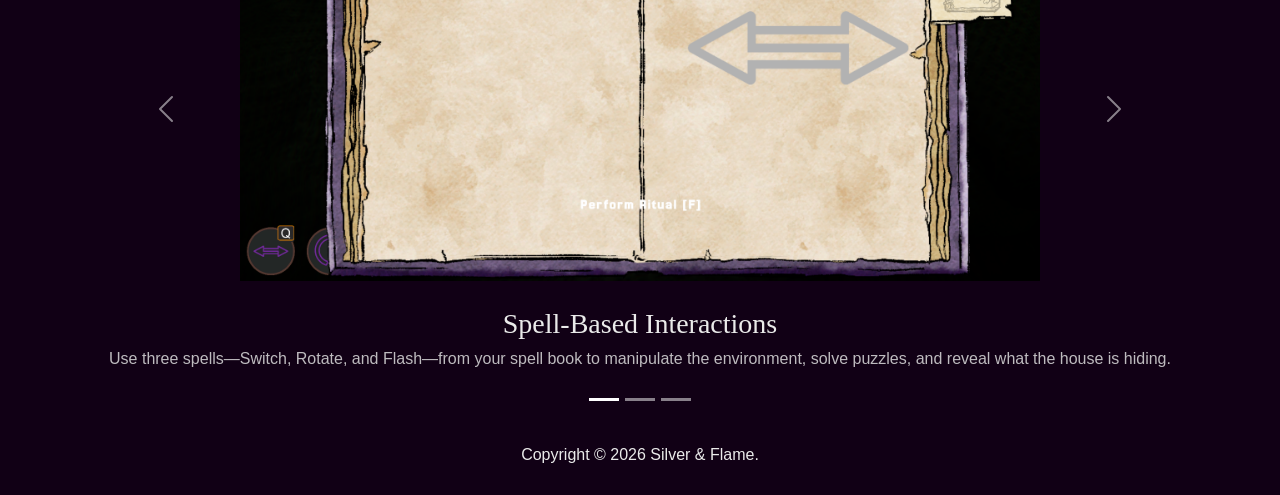
==== commit 70fb1a43: "remove counter" ====
--- a/index.html
+++ b/index.html
@@ -97,82 +97,6 @@
 
     </div>
   </div>
-    
-    <div class="wrapper">
-      <div class="inner counter" data-start="0" data-end="9999999" data-speed="1000">
-
-        <div class="number">
-          <span class="number__line number__line--horizontal number__line--top"></span>
-          <span class="number__line number__line--vertical number__line--top-right"></span>
-          <span class="number__line number__line--vertical number__line--bottom-right"></span>
-          <span class="number__line number__line--horizontal number__line--bottom"></span>
-          <span class="number__line number__line--vertical number__line--bottom-left"></span>
-          <span class="number__line number__line--vertical number__line--top-left"></span>
-          <span class="number__line number__line--horizontal number__line--center"></span>
-        </div>
-
-        <div class="number">
-          <span class="number__line number__line--horizontal number__line--top"></span>
-          <span class="number__line number__line--vertical number__line--top-right"></span>
-          <span class="number__line number__line--vertical number__line--bottom-right"></span>
-          <span class="number__line number__line--horizontal number__line--bottom"></span>
-          <span class="number__line number__line--vertical number__line--bottom-left"></span>
-          <span class="number__line number__line--vertical number__line--top-left"></span>
-          <span class="number__line number__line--horizontal number__line--center"></span>
-        </div>
-
-        <div class="number">
-          <span class="number__line number__line--horizontal number__line--top"></span>
-          <span class="number__line number__line--vertical number__line--top-right"></span>
-          <span class="number__line number__line--vertical number__line--bottom-right"></span>
-          <span class="number__line number__line--horizontal number__line--bottom"></span>
-          <span class="number__line number__line--vertical number__line--bottom-left"></span>
-          <span class="number__line number__line--vertical number__line--top-left"></span>
-          <span class="number__line number__line--horizontal number__line--center"></span>
-        </div>
-
-        <div class="number">
-          <span class="number__line number__line--horizontal number__line--top"></span>
-          <span class="number__line number__line--vertical number__line--top-right"></span>
-          <span class="number__line number__line--vertical number__line--bottom-right"></span>
-          <span class="number__line number__line--horizontal number__line--bottom"></span>
-          <span class="number__line number__line--vertical number__line--bottom-left"></span>
-          <span class="number__line number__line--vertical number__line--top-left"></span>
-          <span class="number__line number__line--horizontal number__line--center"></span>
-        </div>
-
-        <div class="number">
-          <span class="number__line number__line--horizontal number__line--top"></span>
-          <span class="number__line number__line--vertical number__line--top-right"></span>
-          <span class="number__line number__line--vertical number__line--bottom-right"></span>
-          <span class="number__line number__line--horizontal number__line--bottom"></span>
-          <span class="number__line number__line--vertical number__line--bottom-left"></span>
-          <span class="number__line number__line--vertical number__line--top-left"></span>
-          <span class="number__line number__line--horizontal number__line--center"></span>
-        </div>
-
-        <div class="number">
-          <span class="number__line number__line--horizontal number__line--top"></span>
-          <span class="number__line number__line--vertical number__line--top-right"></span>
-          <span class="number__line number__line--vertical number__line--bottom-right"></span>
-          <span class="number__line number__line--horizontal number__line--bottom"></span>
-          <span class="number__line number__line--vertical number__line--bottom-left"></span>
-          <span class="number__line number__line--vertical number__line--top-left"></span>
-          <span class="number__line number__line--horizontal number__line--center"></span>
-        </div>
-
-        <div class="number">
-          <span class="number__line number__line--horizontal number__line--top"></span>
-          <span class="number__line number__line--vertical number__line--top-right"></span>
-          <span class="number__line number__line--vertical number__line--bottom-right"></span>
-          <span class="number__line number__line--horizontal number__line--bottom"></span>
-          <span class="number__line number__line--vertical number__line--bottom-left"></span>
-          <span class="number__line number__line--vertical number__line--top-left"></span>
-          <span class="number__line number__line--horizontal number__line--center"></span>
-        </div>
-
-      </div>
-    </div>
 
     <footer>
         <p>Copyright © 2026 Silver & Flame.</p>
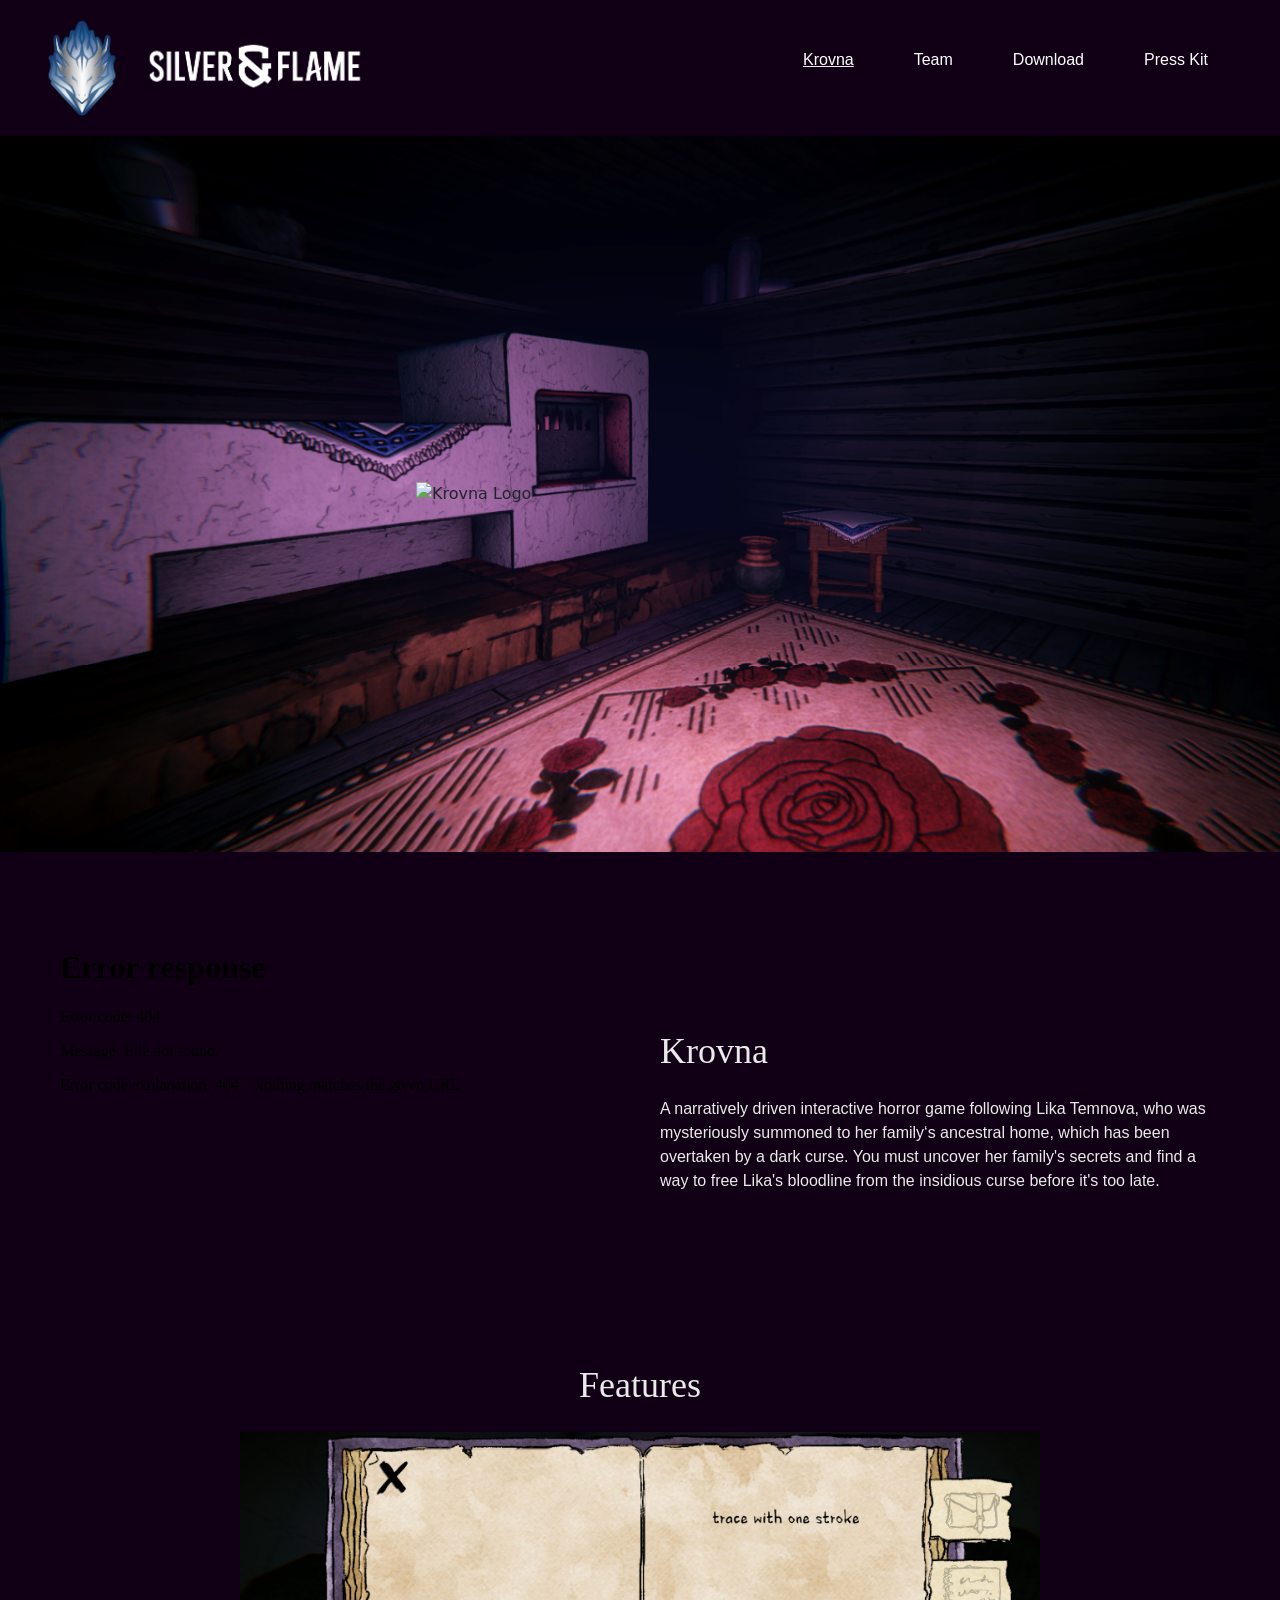
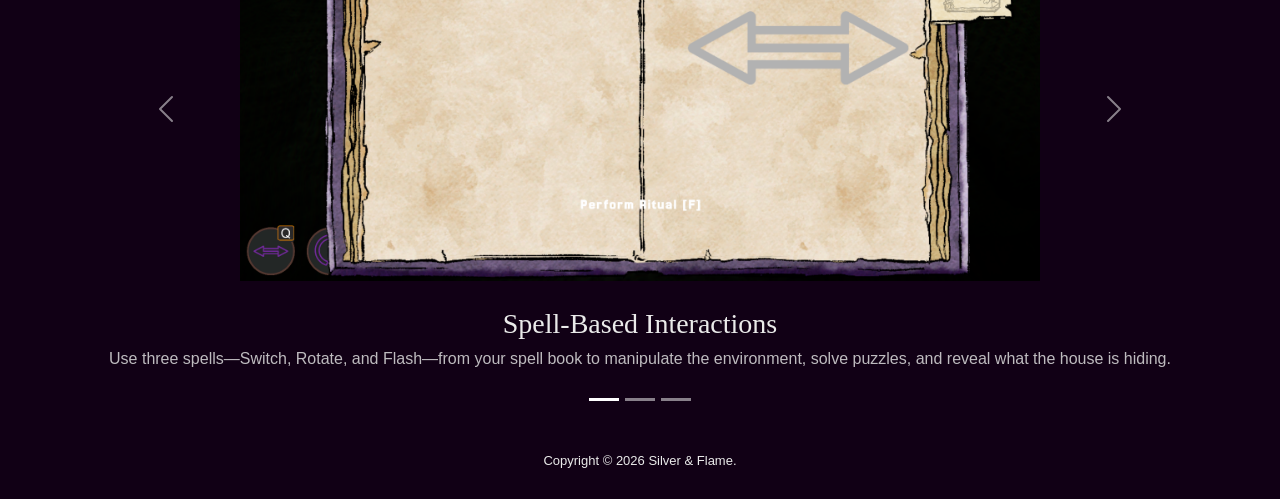
==== commit 91900a22: "update pitch next to trailer on home page" ====
--- a/index.html
+++ b/index.html
@@ -39,7 +39,7 @@
         </iframe>
         <div class="trailercontent">
             <h1>Krovna</h1>
-            <p>A narrative-driven psychological horror game set within a sentient house rooted in Slavic folklore. Trapped in a shifting, deceptive environemnt, players explore to uncover family secrets and perform spells to survive the corrupted spirit.</p>
+            <p>A narratively driven interactive horror game following Lika Temnova, who was mysteriously summoned to her family‘s ancestral home, which has been overtaken by a dark curse. You must uncover her family's secrets and find a way to free Lika's bloodline from the insidious curse before it's too late.</p>
         </div>
     </div>
 
--- a/css/styles.css
+++ b/css/styles.css
@@ -128,6 +128,10 @@
     margin-top: 35px;
 }
 
+footer p {
+    font-size: 13px;
+}
+
     /* Index Page CSS */
 
 .heroimg {
@@ -187,7 +191,7 @@
 }
 
 .carousel-section {
-    margin-bottom: 56px;
+    margin-bottom: 64px;
     text-align: center;
 }
 
